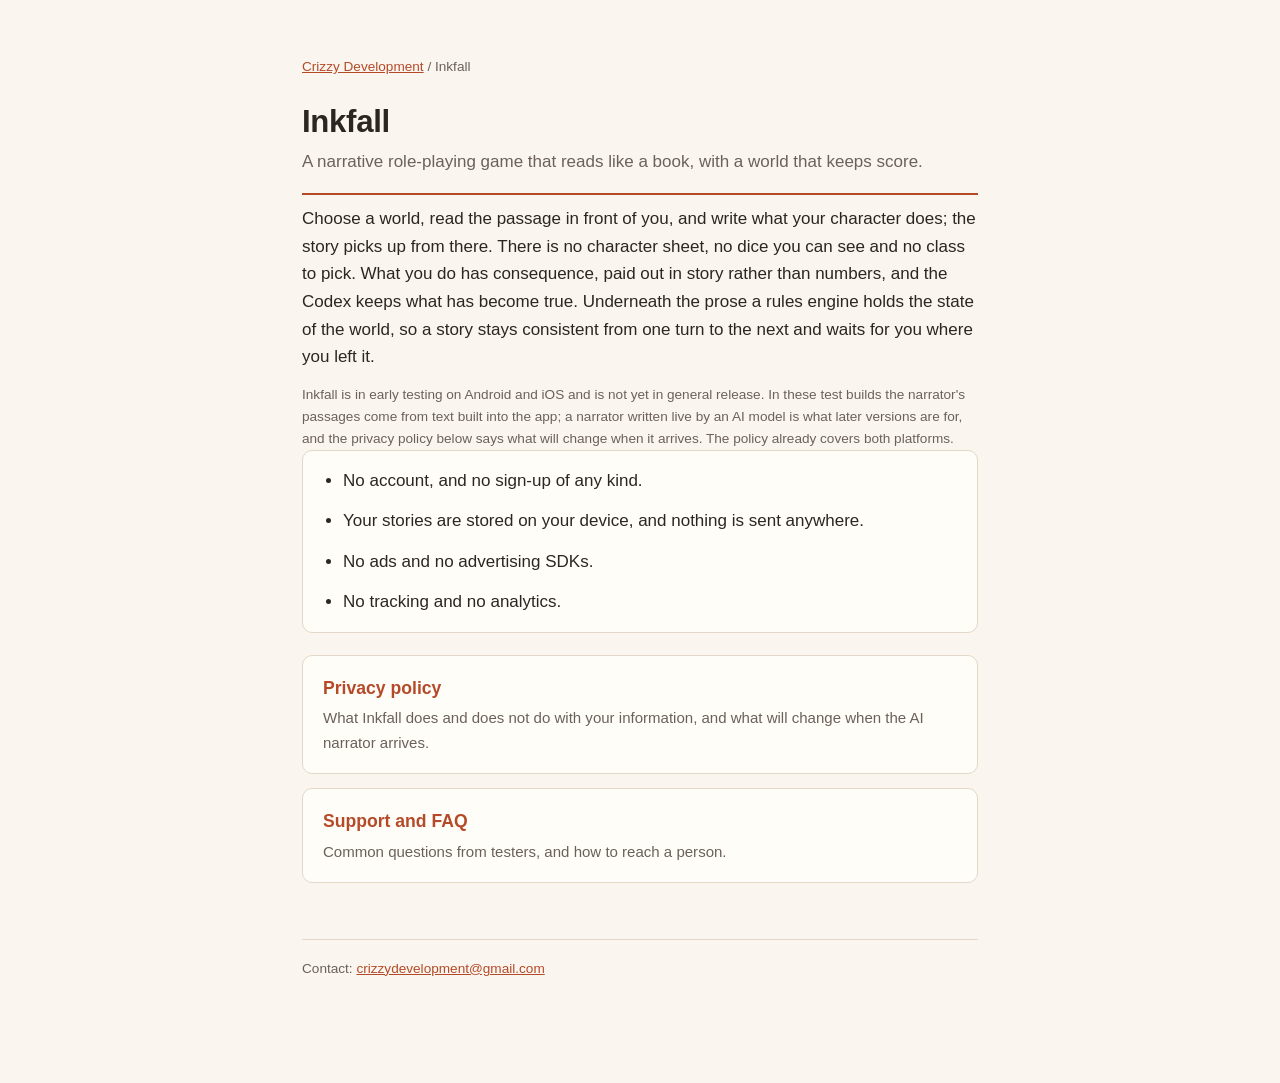
==== inkfall/index.html @ 8a20af45 "Add Inkfall to the site: its page, privacy policy and support page, for the Play and App Store listi" ====
<!doctype html>
<html lang="en">
<head>
<meta charset="utf-8">
<meta name="viewport" content="width=device-width, initial-scale=1">
<title>Inkfall</title>
<meta name="description" content="Inkfall is a narrative role-playing game for Android and iOS: choose a world, write what your character does, and the story answers back. In early testing.">
<link rel="stylesheet" href="/assets/site.css">
</head>
<body>
<div class="wrap">
<p class="crumb"><a href="/">Crizzy Development</a> / Inkfall</p>
<header>
  <h1>Inkfall</h1>
  <p class="lede">A narrative role-playing game that reads like a book, with a world that keeps score.</p>
</header>

<p>Choose a world, read the passage in front of you, and write what your character does; the story
picks up from there. There is no character sheet, no dice you can see and no class to pick. What you
do has consequence, paid out in story rather than numbers, and the Codex keeps what has become true.
Underneath the prose a rules engine holds the state of the world, so a story stays consistent from one
turn to the next and waits for you where you left it.</p>

<p class="meta">Inkfall is in early testing on Android and iOS and is not yet in general release. In
these test builds the narrator's passages come from text built into the app; a narrator written live by
an AI model is what later versions are for, and the privacy policy below says what will change when it
arrives. The policy already covers both platforms.</p>

<div class="key">
  <ul>
    <li>No account, and no sign-up of any kind.</li>
    <li>Your stories are stored on your device, and nothing is sent anywhere.</li>
    <li>No ads and no advertising SDKs.</li>
    <li>No tracking and no analytics.</li>
  </ul>
</div>

<a class="card" href="/inkfall/privacy/">
  <h2>Privacy policy</h2>
  <p>What Inkfall does and does not do with your information, and what will change when the AI narrator arrives.</p>
</a>

<a class="card" href="/inkfall/support/">
  <h2>Support and FAQ</h2>
  <p>Common questions from testers, and how to reach a person.</p>
</a>

<footer>
  <p>Contact: <a href="mailto:crizzydevelopment@gmail.com">crizzydevelopment@gmail.com</a></p>
</footer>
</div>
</body>
</html>
---- assets/site.css ----
:root {
  --bg:#FAF6EF; --surface:#FFFDF8; --ink:#2B2622; --ink-soft:#6B615A;
  --rule:#E3D8C7; --accent:#B54A29; --code-bg:#F2EADE;
}
@media (prefers-color-scheme: dark) {
  :root {
    --bg:#191614; --surface:#211D1A; --ink:#EFE7DA; --ink-soft:#A99C90;
    --rule:#3A332C; --accent:#E08258; --code-bg:#262019;
  }
}
* { box-sizing: border-box; }
body {
  margin:0; background:var(--bg); color:var(--ink);
  font-family: ui-sans-serif,-apple-system,"Segoe UI",Roboto,Helvetica,Arial,sans-serif;
  font-size:17px; line-height:1.62;
}
.wrap { max-width:720px; margin:0 auto; padding:56px 22px 90px; }
a { color:var(--accent); }
a.plain { text-decoration:none; }
header { border-bottom:2px solid var(--accent); padding-bottom:18px; margin-bottom:10px; }
h1 { font-size:1.95rem; line-height:1.15; margin:0 0 8px; letter-spacing:-0.01em; }
h2 { font-size:1.2rem; margin:38px 0 10px; }
h3 { font-size:1rem; margin:26px 0 6px; }
p, li { margin:0 0 13px; }
ul { padding-left:1.25rem; }
.lede { color:var(--ink-soft); margin:0; }
.meta { color:var(--ink-soft); font-size:.85rem; margin:8px 0 0; }
.card {
  display:block; background:var(--surface); border:1px solid var(--rule);
  border-radius:10px; padding:18px 20px; margin:0 0 14px; text-decoration:none; color:inherit;
}
.card:hover { border-color:var(--accent); }
.card h2 { margin:0 0 4px; font-size:1.1rem; color:var(--accent); }
.card p { margin:0; color:var(--ink-soft); font-size:.94rem; }
.crumb { font-size:.85rem; color:var(--ink-soft); margin:0 0 26px; }
.key { background:var(--surface); border:1px solid var(--rule); border-radius:10px;
  padding:16px 20px; margin:0 0 22px; }
.key ul { margin:0; }
.key li:last-child { margin-bottom:0; }
.faq { background:var(--surface); border:1px solid var(--rule); border-radius:10px;
  padding:0 20px; margin:0 0 12px; }
.faq summary { padding:14px 0; cursor:pointer; }
.faq summary h4 { display:inline; font-size:1rem; margin:0; }
.faq[open] summary { border-bottom:1px solid var(--rule); }
.faq-a { padding:14px 0; }
.faq-a p:last-child { margin-bottom:0; }
footer { margin-top:56px; padding-top:18px; border-top:1px solid var(--rule);
  color:var(--ink-soft); font-size:.85rem; }
code { background:var(--code-bg); padding:1px 5px; border-radius:4px; font-size:.88em;
  font-family: ui-monospace,Menlo,Consolas,monospace; }
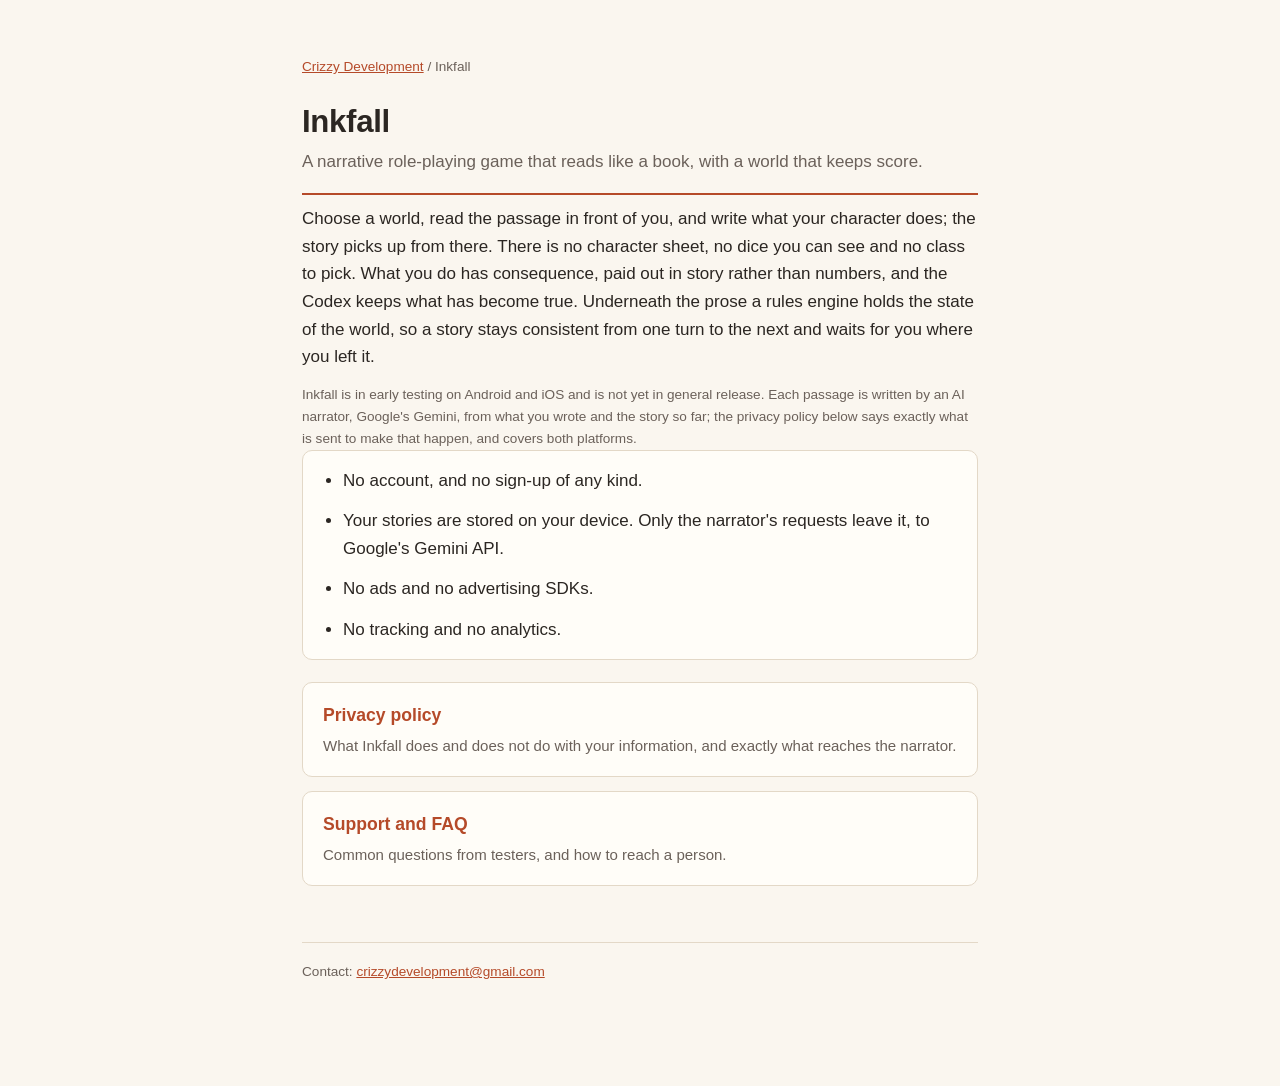
==== commit 5e0bd96f: "Inkfall's pages describe the live narrator: what each turn sends to Google's Gemini API, and nothing" ====
--- a/inkfall/index.html
+++ b/inkfall/index.html
@@ -4,7 +4,7 @@
 <meta charset="utf-8">
 <meta name="viewport" content="width=device-width, initial-scale=1">
 <title>Inkfall</title>
-<meta name="description" content="Inkfall is a narrative role-playing game for Android and iOS: choose a world, write what your character does, and the story answers back. In early testing.">
+<meta name="description" content="Inkfall is a narrative role-playing game for Android and iOS: choose a world, write what your character does, and an AI narrator answers back. In early testing.">
 <link rel="stylesheet" href="/assets/site.css">
 </head>
 <body>
@@ -21,15 +21,14 @@
 Underneath the prose a rules engine holds the state of the world, so a story stays consistent from one
 turn to the next and waits for you where you left it.</p>
 
-<p class="meta">Inkfall is in early testing on Android and iOS and is not yet in general release. In
-these test builds the narrator's passages come from text built into the app; a narrator written live by
-an AI model is what later versions are for, and the privacy policy below says what will change when it
-arrives. The policy already covers both platforms.</p>
+<p class="meta">Inkfall is in early testing on Android and iOS and is not yet in general release. Each
+passage is written by an AI narrator, Google's Gemini, from what you wrote and the story so far; the
+privacy policy below says exactly what is sent to make that happen, and covers both platforms.</p>
 
 <div class="key">
   <ul>
     <li>No account, and no sign-up of any kind.</li>
-    <li>Your stories are stored on your device, and nothing is sent anywhere.</li>
+    <li>Your stories are stored on your device. Only the narrator's requests leave it, to Google's Gemini API.</li>
     <li>No ads and no advertising SDKs.</li>
     <li>No tracking and no analytics.</li>
   </ul>
@@ -37,7 +36,7 @@
 
 <a class="card" href="/inkfall/privacy/">
   <h2>Privacy policy</h2>
-  <p>What Inkfall does and does not do with your information, and what will change when the AI narrator arrives.</p>
+  <p>What Inkfall does and does not do with your information, and exactly what reaches the narrator.</p>
 </a>
 
 <a class="card" href="/inkfall/support/">
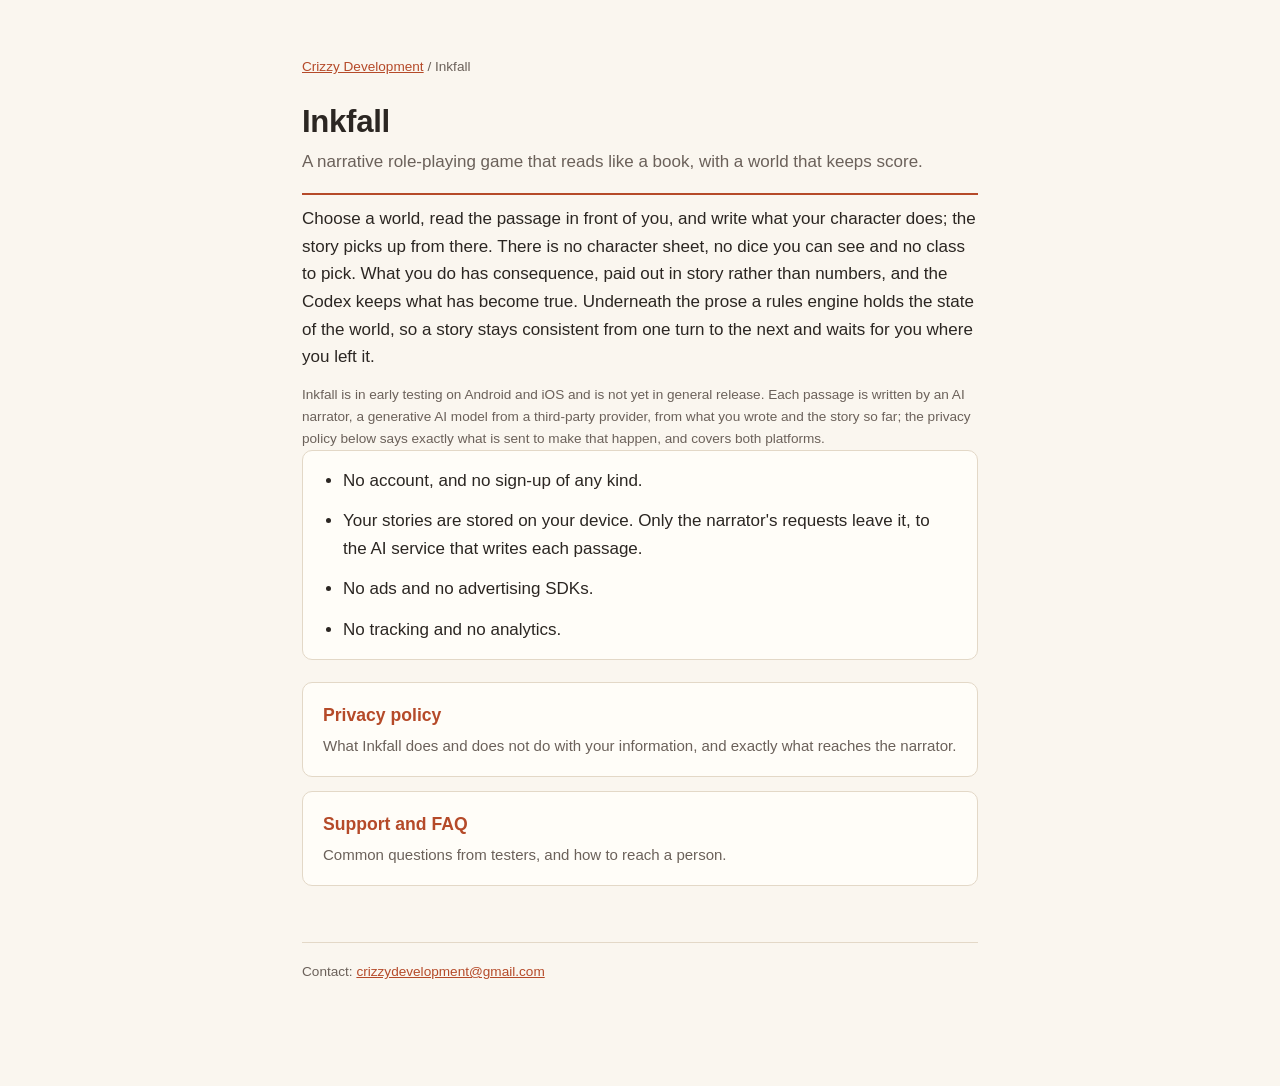
==== commit 587d66d7: "Inkfall's pages describe the narrator's AI provider generically, since the provider is not public an" ====
--- a/inkfall/index.html
+++ b/inkfall/index.html
@@ -22,13 +22,13 @@
 turn to the next and waits for you where you left it.</p>
 
 <p class="meta">Inkfall is in early testing on Android and iOS and is not yet in general release. Each
-passage is written by an AI narrator, Google's Gemini, from what you wrote and the story so far; the
+passage is written by an AI narrator, a generative AI model from a third-party provider, from what you wrote and the story so far; the
 privacy policy below says exactly what is sent to make that happen, and covers both platforms.</p>
 
 <div class="key">
   <ul>
     <li>No account, and no sign-up of any kind.</li>
-    <li>Your stories are stored on your device. Only the narrator's requests leave it, to Google's Gemini API.</li>
+    <li>Your stories are stored on your device. Only the narrator's requests leave it, to the AI service that writes each passage.</li>
     <li>No ads and no advertising SDKs.</li>
     <li>No tracking and no analytics.</li>
   </ul>
